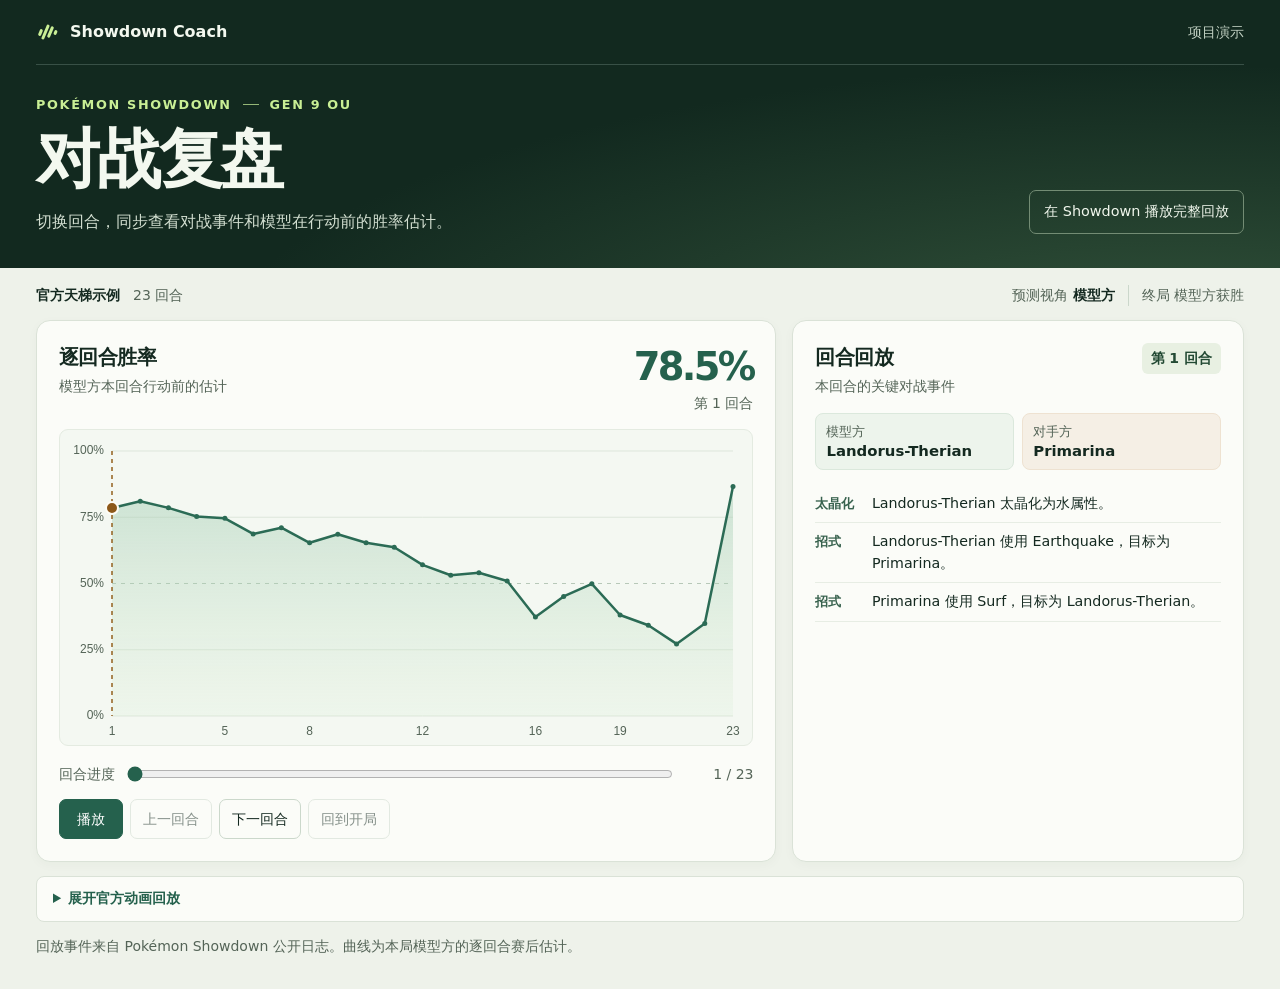
==== index.html @ 3cbdb75a "Publish single-battle Showdown replay demo" ====
<!doctype html>
<html lang="zh-CN">
<head>
  <meta charset="utf-8">
  <meta name="viewport" content="width=device-width, initial-scale=1">
  <meta name="description" content="通过一场 Pokémon Showdown Gen 9 OU 示例对局，逐回合查看对战事件与模型胜率估计。">
  <meta name="theme-color" content="#12291f">
  <title>对战复盘 · Showdown Coach</title>
  <link rel="stylesheet" href="style.css">
  <script src="battle-data.js" defer></script>
  <script src="app.js" defer></script>
</head>
<body>
  <header class="mast">
    <div class="frame">
      <div class="brand">
        <span class="brand-mark" aria-hidden="true"><i></i><i></i><i></i><i></i></span>
        <span>Showdown Coach</span>
        <span class="brand-tag">项目演示</span>
      </div>
      <div class="intro">
        <div>
          <p class="kicker">POKÉMON SHOWDOWN <span></span> GEN 9 OU</p>
          <h1>对战复盘</h1>
          <p class="intro-copy">切换回合，同步查看对战事件和模型在行动前的胜率估计。</p>
        </div>
        <a class="official" id="official" target="_blank" rel="noopener noreferrer" hidden>
          在 Showdown 播放完整回放
        </a>
      </div>
    </div>
  </header>

  <main class="frame">
    <p id="notice" class="notice" role="status">正在载入示例对局…</p>
    <noscript><p class="notice">请启用 JavaScript 以浏览对战回放与曲线。</p></noscript>
    <div id="workspace" hidden>
      <div class="overview">
        <div class="match-info">
          <strong id="sample-label"></strong>
          <span id="total"></span>
        </div>
        <div class="match-info secondary">
          <span>预测视角 <strong>模型方</strong></span>
          <span id="result"></span>
        </div>
      </div>

      <div class="panels">
        <section class="panel chart-panel" aria-labelledby="chart-title">
          <div class="panel-head">
            <div>
              <h2 id="chart-title">逐回合胜率</h2>
              <p>模型方本回合行动前的估计</p>
            </div>
            <div class="probability">
              <strong id="probability">—</strong>
              <span id="probability-turn"></span>
            </div>
          </div>
          <div class="plot">
            <canvas id="curve" role="img" aria-label="逐回合胜率曲线。使用下方的回合滑块选择数据点。"></canvas>
          </div>
          <div class="timeline">
            <label for="turn-slider">回合进度</label>
            <input id="turn-slider" type="range" min="1" max="1" value="1">
            <output id="turn-counter" for="turn-slider">—</output>
          </div>
          <div class="controls" role="group" aria-label="回放控制">
            <button id="play" type="button" aria-pressed="false">播放</button>
            <button id="previous" type="button">上一回合</button>
            <button id="next" type="button">下一回合</button>
            <button id="reset" type="button">回到开局</button>
          </div>
        </section>

        <section class="panel replay-panel" aria-labelledby="replay-title">
          <div class="panel-head">
            <div>
              <h2 id="replay-title">回合回放</h2>
              <p>本回合的关键对战事件</p>
            </div>
            <span class="turn-tag" id="replay-turn"></span>
          </div>
          <div class="matchup" id="matchup" aria-label="回合开始时的双方场上宝可梦"></div>
          <ol class="events" id="events" aria-label="对战事件"></ol>
        </section>
      </div>
      <details class="animation" id="animation" hidden>
        <summary>展开官方动画回放</summary>
        <div id="animation-content"></div>
      </details>
      <p class="note" id="source-note"></p>
      <p class="sr-only" id="selected-status" aria-live="polite" aria-atomic="true"></p>
    </div>
  </main>
</body>
</html>
---- style.css ----
:root {
  color-scheme: light;
  --page: #eef2ea;
  --surface: #fbfcf8;
  --ink: #142920;
  --muted: #546457;
  --border: #dae2d7;
  --accent: #25614d;
  font-family: "Segoe UI", "PingFang SC", "Microsoft YaHei", system-ui, sans-serif;
  line-height: 1.5;
}

*, *::before, *::after { box-sizing: border-box; }
body { margin: 0; color: var(--ink); background: var(--page); }
[hidden] { display: none !important; }
.frame { width: min(1220px, calc(100% - 72px)); margin-inline: auto; }
.mast {
  background: radial-gradient(ellipse at 92% 135%, #34553c 0, transparent 58%), #12291f;
  color: #f3f8ef;
}
.brand { display: flex; align-items: center; gap: 10px; padding: 20px 0; border-bottom: 1px solid #385046; font-weight: 700; }
.brand-mark { width: 24px; height: 24px; display: inline-flex; justify-content: center; align-items: center; gap: 2px; }
.brand-mark i { width: 3px; height: 7px; background: #c9ef95; border-radius: 2px; transform: rotate(23deg); }
.brand-mark i:nth-child(2) { height: 16px; }
.brand-mark i:nth-child(3) { height: 12px; }
.brand-mark i:nth-child(4) { height: 5px; }
.brand-tag { margin-left: auto; font-size: .875rem; font-weight: 500; color: #c2d1c3; }
.intro { display: flex; align-items: end; justify-content: space-between; gap: 24px; padding: 30px 0 34px; }
.kicker { display: flex; align-items: center; gap: 11px; color: #c9ef95; font-size: .8rem; font-weight: 750; letter-spacing: .13em; margin: 0 0 10px; }
.kicker span { height: 1px; width: 16px; background: #95b777; }
h1, h2, p { margin: 0; }
h1 { font-size: clamp(2.25rem, 5.5vw, 4rem); line-height: 1.12; letter-spacing: -.04em; }
.intro-copy { margin-top: 14px; color: #d2ded0; font-size: 1rem; }
.official { text-decoration: none; color: #f1f7ed; border: 1px solid #738c74; padding: 10px 14px; border-radius: 7px; white-space: nowrap; font-size: .9rem; }
.official:hover { background: #315245; }

main.frame { padding-bottom: 32px; }
.notice { padding: 25px 0; }
.overview { display: flex; align-items: center; justify-content: space-between; gap: 14px; padding: 17px 0 14px; font-size: .875rem; color: var(--muted); }
.match-info { display: flex; align-items: center; gap: 13px; flex-wrap: wrap; }
.match-info strong { color: var(--ink); }
.match-info span + span { border-left: 1px solid #cbd7cb; padding-left: 13px; }
.panels { display: grid; grid-template-columns: minmax(0, 1.64fr) minmax(0, 1fr); gap: 16px; align-items: stretch; }
.panel { background: var(--surface); border: 1px solid var(--border); border-radius: 14px; min-width: 0; padding: 22px; box-shadow: 0 3px 11px #19372308; }
.panel-head { display: flex; align-items: start; justify-content: space-between; gap: 8px 16px; }
.panel-head h2 { font-size: 1.24rem; letter-spacing: -.03em; }
.panel-head p { font-size: .875rem; color: var(--muted); margin-top: 3px; }
.probability { text-align: right; min-width: 88px; line-height: 1.25; }
.probability strong { font-size: clamp(1.7rem, 3vw, 2.65rem); letter-spacing: -.07em; font-variant-numeric: tabular-nums; color: var(--accent); }
.probability span { display: block; color: var(--muted); font-size: .875rem; margin-top: 4px; }
.plot { margin-top: 17px; border: 1px solid #e4ebe1; background: #f4f8f2; border-radius: 9px; overflow: hidden; }
#curve { display: block; width: 100%; height: clamp(212px, 29vw, 315px); cursor: crosshair; }
.timeline { display: grid; grid-template-columns: auto minmax(0, 1fr) auto; align-items: center; gap: 12px; padding: 16px 0 13px; color: var(--muted); font-size: .875rem; }
.timeline input { width: 100%; margin: 0; accent-color: var(--accent); min-height: 24px; cursor: pointer; }
.timeline output { min-width: 4.9em; text-align: right; font-variant-numeric: tabular-nums; }
.controls { display: flex; flex-wrap: wrap; gap: 7px; }
button { font: inherit; font-size: .875rem; min-height: 40px; color: var(--ink); background: var(--surface); border: 1px solid #cbd8cb; border-radius: 7px; padding: 6px 12px; cursor: pointer; }
button:hover:not(:disabled) { background: #e8f1e7; }
button:disabled { opacity: .5; cursor: default; }
button#play { color: #fff; background: var(--accent); border-color: var(--accent); min-width: 64px; }
button#play:hover { background: #1c513e; }
:focus-visible { outline: 3px solid #a5631b; outline-offset: 3px; }
.turn-tag { background: #e8f0e2; color: #224933; font-size: .875rem; font-weight: 650; white-space: nowrap; border-radius: 6px; padding: 5px 9px; }
.matchup { display: grid; grid-template-columns: 1fr 1fr; gap: 8px; margin-top: 16px; }
.side { background: #edf4ec; border: 1px solid #dbe8dc; border-radius: 8px; padding: 8px 10px; min-width: 0; overflow-wrap: anywhere; }
.side.opponent { background: #f5efe5; border-color: #eee2d1; }
.side span { display: block; color: var(--muted); font-size: .8rem; }
.side strong { display: block; margin-top: 1px; font-size: .93rem; line-height: 1.3; }
.events { list-style: none; padding: 0; margin: 15px 0 0; max-height: 330px; overflow-y: auto; scrollbar-width: thin; }
.event { display: grid; grid-template-columns: 3.4em minmax(0, 1fr); align-items: baseline; gap: 8px; padding: 8px 4px 8px 0; border-bottom: 1px solid #e7ede4; font-size: .89rem; overflow-wrap: anywhere; }
.event-kind { color: #38624e; font-size: .81rem; font-weight: 700; }
.empty-event { margin-top: 12px; color: var(--muted); }
.animation { margin-top: 14px; padding: 11px 16px; background: var(--surface); border: 1px solid var(--border); border-radius: 8px; }
.animation summary { width: fit-content; cursor: pointer; color: var(--accent); font-size: .9rem; font-weight: 650; }
.animation iframe { display: block; border: 1px solid var(--border); border-radius: 8px; width: 100%; height: min(690px, 73vh); min-height: 360px; margin-top: 12px; background: white; }
.note { color: var(--muted); font-size: .875rem; margin-top: 14px; }
.sr-only { position: absolute; width: 1px; height: 1px; padding: 0; margin: -1px; overflow: hidden; clip: rect(0, 0, 0, 0); white-space: nowrap; border: 0; }

@media (max-width: 900px) {
  .frame { width: calc(100% - 42px); }
  .panel { padding: 17px; }
}
@media (max-width: 710px) {
  .frame { width: calc(100% - 28px); }
  .intro { flex-direction: column; align-items: start; gap: 16px; padding: 24px 0; }
  .brand { padding: 15px 0; }
  .overview { align-items: flex-start; flex-direction: column; gap: 5px; }
  .panels { grid-template-columns: minmax(0, 1fr); }
  .events { max-height: none; }
}
@media (max-width: 380px) {
  .panel { padding: 13px; }
  .controls button { padding-inline: 8px; }
  .timeline { gap: 8px; }
}
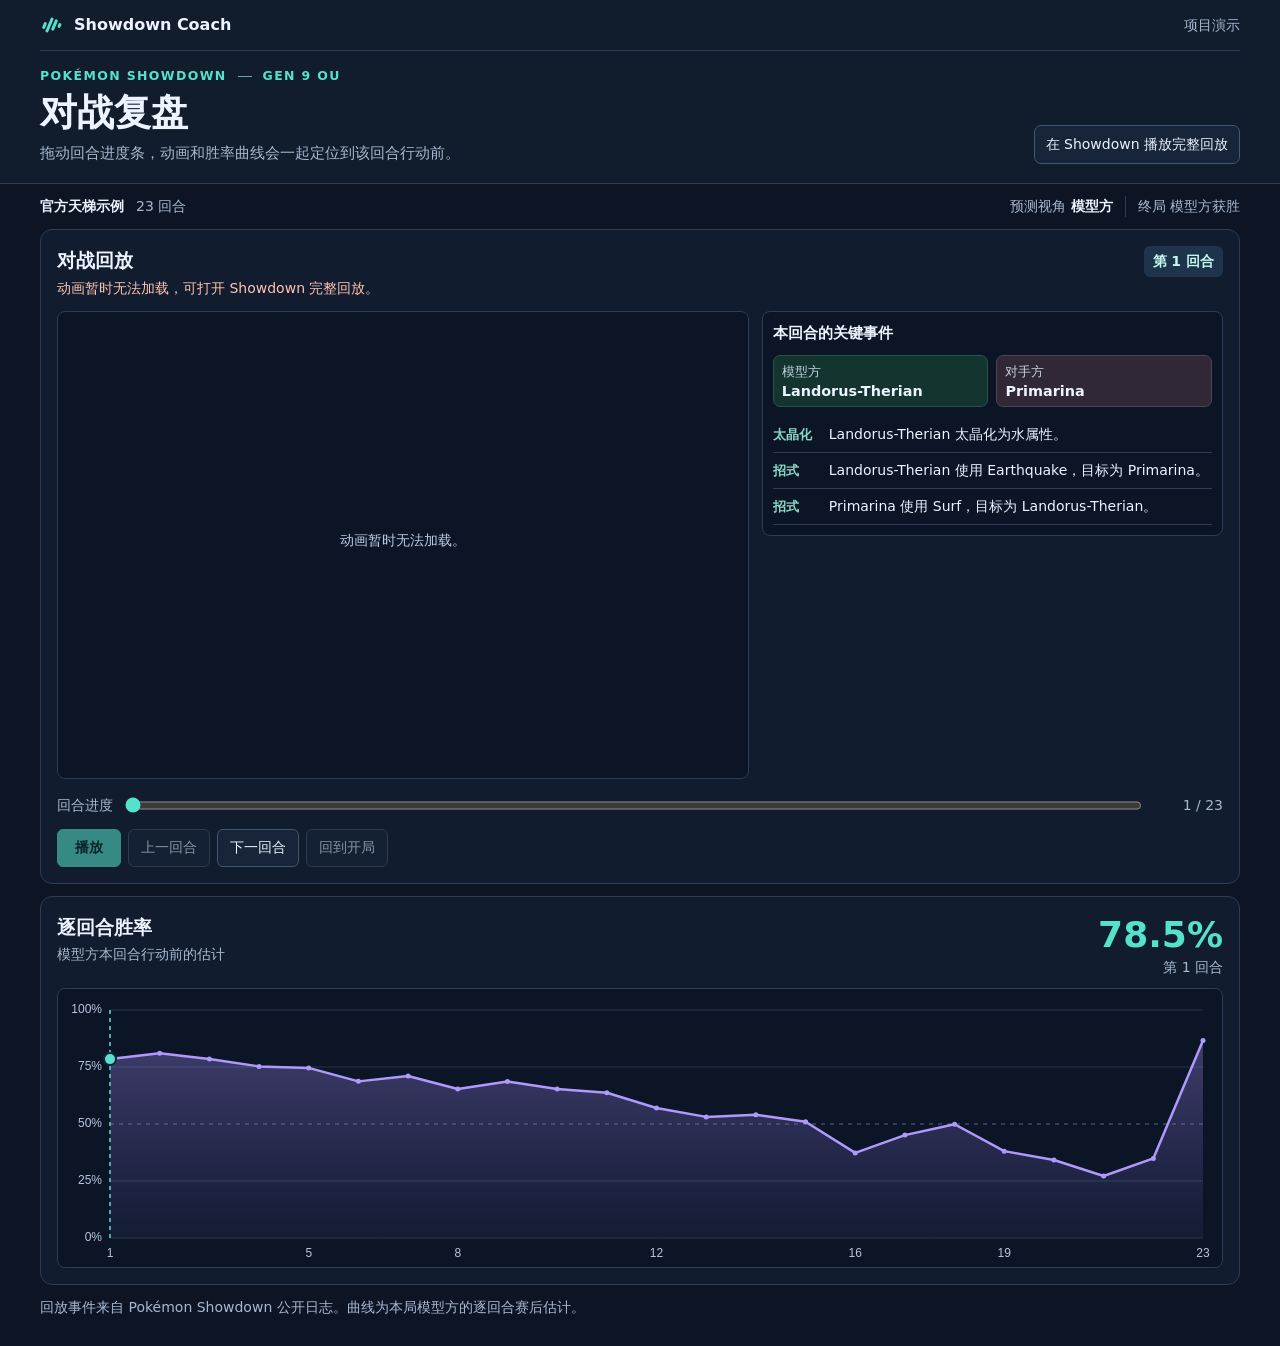
==== commit 4d3445dd: "Synchronize embedded replay with turn controls" ====
--- a/index.html
+++ b/index.html
@@ -4,11 +4,11 @@
   <meta charset="utf-8">
   <meta name="viewport" content="width=device-width, initial-scale=1">
   <meta name="description" content="通过一场 Pokémon Showdown Gen 9 OU 示例对局，逐回合查看对战事件与模型胜率估计。">
-  <meta name="theme-color" content="#12291f">
+  <meta name="theme-color" content="#0d1423">
   <title>对战复盘 · Showdown Coach</title>
-  <link rel="stylesheet" href="style.css">
+  <link rel="stylesheet" href="style.css?v=2">
   <script src="battle-data.js" defer></script>
-  <script src="app.js" defer></script>
+  <script src="app.js?v=2" defer></script>
 </head>
 <body>
   <header class="mast">
@@ -22,7 +22,7 @@
         <div>
           <p class="kicker">POKÉMON SHOWDOWN <span></span> GEN 9 OU</p>
           <h1>对战复盘</h1>
-          <p class="intro-copy">切换回合，同步查看对战事件和模型在行动前的胜率估计。</p>
+          <p class="intro-copy">拖动回合进度条，动画和胜率曲线会一起定位到该回合行动前。</p>
         </div>
         <a class="official" id="official" target="_blank" rel="noopener noreferrer" hidden>
           在 Showdown 播放完整回放
@@ -47,6 +47,36 @@
       </div>
 
       <div class="panels">
+        <section class="panel replay-panel" aria-labelledby="replay-title">
+          <div class="panel-head">
+            <div>
+              <h2 id="replay-title">对战回放</h2>
+              <p id="animation-status" role="status">正在载入动画播放器…</p>
+            </div>
+            <span class="turn-tag" id="replay-turn"></span>
+          </div>
+          <div class="replay-grid">
+            <div class="animation">
+              <iframe id="animation" title="Pokémon Showdown 对战动画" sandbox="allow-scripts" referrerpolicy="no-referrer"></iframe>
+            </div>
+            <div class="event-panel">
+              <h3>本回合的关键事件</h3>
+              <div class="matchup" id="matchup" aria-label="回合开始时的双方场上宝可梦"></div>
+              <ol class="events" id="events" aria-label="对战事件"></ol>
+            </div>
+          </div>
+          <div class="timeline">
+            <label for="turn-slider">回合进度</label>
+            <input id="turn-slider" type="range" min="1" max="1" value="1">
+            <output id="turn-counter" for="turn-slider">—</output>
+          </div>
+          <div class="controls" role="group" aria-label="回放控制">
+            <button id="play" type="button" aria-pressed="false" disabled>播放</button>
+            <button id="previous" type="button">上一回合</button>
+            <button id="next" type="button">下一回合</button>
+            <button id="reset" type="button">回到开局</button>
+          </div>
+        </section>
         <section class="panel chart-panel" aria-labelledby="chart-title">
           <div class="panel-head">
             <div>
@@ -59,37 +89,10 @@
             </div>
           </div>
           <div class="plot">
-            <canvas id="curve" role="img" aria-label="逐回合胜率曲线。使用下方的回合滑块选择数据点。"></canvas>
-          </div>
-          <div class="timeline">
-            <label for="turn-slider">回合进度</label>
-            <input id="turn-slider" type="range" min="1" max="1" value="1">
-            <output id="turn-counter" for="turn-slider">—</output>
-          </div>
-          <div class="controls" role="group" aria-label="回放控制">
-            <button id="play" type="button" aria-pressed="false">播放</button>
-            <button id="previous" type="button">上一回合</button>
-            <button id="next" type="button">下一回合</button>
-            <button id="reset" type="button">回到开局</button>
+            <canvas id="curve" role="img" aria-label="逐回合胜率曲线。使用回合进度条选择数据点。"></canvas>
           </div>
         </section>
-
-        <section class="panel replay-panel" aria-labelledby="replay-title">
-          <div class="panel-head">
-            <div>
-              <h2 id="replay-title">回合回放</h2>
-              <p>本回合的关键对战事件</p>
-            </div>
-            <span class="turn-tag" id="replay-turn"></span>
-          </div>
-          <div class="matchup" id="matchup" aria-label="回合开始时的双方场上宝可梦"></div>
-          <ol class="events" id="events" aria-label="对战事件"></ol>
-        </section>
       </div>
-      <details class="animation" id="animation" hidden>
-        <summary>展开官方动画回放</summary>
-        <div id="animation-content"></div>
-      </details>
       <p class="note" id="source-note"></p>
       <p class="sr-only" id="selected-status" aria-live="polite" aria-atomic="true"></p>
     </div>
--- a/style.css
+++ b/style.css
@@ -1,11 +1,13 @@
 :root {
-  color-scheme: light;
-  --page: #eef2ea;
-  --surface: #fbfcf8;
-  --ink: #142920;
-  --muted: #546457;
-  --border: #dae2d7;
-  --accent: #25614d;
+  color-scheme: dark;
+  --page: #0d1423;
+  --surface: #111c2e;
+  --inset: #0b1525;
+  --raised: #17243a;
+  --ink: #edf3ff;
+  --muted: #a7b9d1;
+  --border: #2b3d57;
+  --accent: #55e2cc;
   font-family: "Segoe UI", "PingFang SC", "Microsoft YaHei", system-ui, sans-serif;
   line-height: 1.5;
 }
@@ -13,83 +15,89 @@
 *, *::before, *::after { box-sizing: border-box; }
 body { margin: 0; color: var(--ink); background: var(--page); }
 [hidden] { display: none !important; }
-.frame { width: min(1220px, calc(100% - 72px)); margin-inline: auto; }
-.mast {
-  background: radial-gradient(ellipse at 92% 135%, #34553c 0, transparent 58%), #12291f;
-  color: #f3f8ef;
-}
-.brand { display: flex; align-items: center; gap: 10px; padding: 20px 0; border-bottom: 1px solid #385046; font-weight: 700; }
+.frame { width: min(1200px, calc(100% - 64px)); margin-inline: auto; }
+.mast { background: #111c2d; border-bottom: 1px solid var(--border); }
+.brand { display: flex; align-items: center; gap: 10px; padding: 13px 0; border-bottom: 1px solid var(--border); font-weight: 700; }
 .brand-mark { width: 24px; height: 24px; display: inline-flex; justify-content: center; align-items: center; gap: 2px; }
-.brand-mark i { width: 3px; height: 7px; background: #c9ef95; border-radius: 2px; transform: rotate(23deg); }
+.brand-mark i { width: 3px; height: 7px; background: var(--accent); border-radius: 2px; transform: rotate(23deg); }
 .brand-mark i:nth-child(2) { height: 16px; }
 .brand-mark i:nth-child(3) { height: 12px; }
 .brand-mark i:nth-child(4) { height: 5px; }
-.brand-tag { margin-left: auto; font-size: .875rem; font-weight: 500; color: #c2d1c3; }
-.intro { display: flex; align-items: end; justify-content: space-between; gap: 24px; padding: 30px 0 34px; }
-.kicker { display: flex; align-items: center; gap: 11px; color: #c9ef95; font-size: .8rem; font-weight: 750; letter-spacing: .13em; margin: 0 0 10px; }
-.kicker span { height: 1px; width: 16px; background: #95b777; }
-h1, h2, p { margin: 0; }
-h1 { font-size: clamp(2.25rem, 5.5vw, 4rem); line-height: 1.12; letter-spacing: -.04em; }
-.intro-copy { margin-top: 14px; color: #d2ded0; font-size: 1rem; }
-.official { text-decoration: none; color: #f1f7ed; border: 1px solid #738c74; padding: 10px 14px; border-radius: 7px; white-space: nowrap; font-size: .9rem; }
-.official:hover { background: #315245; }
+.brand-tag { margin-left: auto; font-size: .875rem; font-weight: 500; color: var(--muted); }
+.intro { display: flex; align-items: end; justify-content: space-between; gap: 24px; padding: 16px 0 19px; }
+.kicker { display: flex; align-items: center; gap: 11px; color: var(--accent); font-size: .78rem; font-weight: 750; letter-spacing: .11em; margin: 0 0 5px; }
+.kicker span { height: 1px; width: 14px; background: #5aabac; }
+h1, h2, h3, p { margin: 0; }
+h1 { font-size: clamp(1.7rem, 3.6vw, 2.3rem); line-height: 1.2; }
+.intro-copy { margin-top: 7px; color: var(--muted); font-size: .94rem; }
+.official { text-decoration: none; color: var(--ink); background: var(--raised); border: 1px solid #425774; padding: 8px 11px; border-radius: 7px; white-space: nowrap; font-size: .875rem; }
+.official:hover { background: #213653; }
 
-main.frame { padding-bottom: 32px; }
-.notice { padding: 25px 0; }
-.overview { display: flex; align-items: center; justify-content: space-between; gap: 14px; padding: 17px 0 14px; font-size: .875rem; color: var(--muted); }
-.match-info { display: flex; align-items: center; gap: 13px; flex-wrap: wrap; }
+main.frame { padding-bottom: 28px; }
+.notice { padding: 22px 0; }
+.overview { display: flex; align-items: center; justify-content: space-between; gap: 12px; padding: 12px 0; font-size: .875rem; color: var(--muted); }
+.match-info { display: flex; align-items: center; gap: 12px; flex-wrap: wrap; }
 .match-info strong { color: var(--ink); }
-.match-info span + span { border-left: 1px solid #cbd7cb; padding-left: 13px; }
-.panels { display: grid; grid-template-columns: minmax(0, 1.64fr) minmax(0, 1fr); gap: 16px; align-items: stretch; }
-.panel { background: var(--surface); border: 1px solid var(--border); border-radius: 14px; min-width: 0; padding: 22px; box-shadow: 0 3px 11px #19372308; }
+.match-info span + span { border-left: 1px solid var(--border); padding-left: 12px; }
+.panels { display: grid; gap: 12px; }
+.panel { background: var(--surface); border: 1px solid var(--border); border-radius: 12px; min-width: 0; padding: 16px; }
 .panel-head { display: flex; align-items: start; justify-content: space-between; gap: 8px 16px; }
-.panel-head h2 { font-size: 1.24rem; letter-spacing: -.03em; }
+.panel-head h2 { font-size: 1.18rem; }
 .panel-head p { font-size: .875rem; color: var(--muted); margin-top: 3px; }
-.probability { text-align: right; min-width: 88px; line-height: 1.25; }
-.probability strong { font-size: clamp(1.7rem, 3vw, 2.65rem); letter-spacing: -.07em; font-variant-numeric: tabular-nums; color: var(--accent); }
-.probability span { display: block; color: var(--muted); font-size: .875rem; margin-top: 4px; }
-.plot { margin-top: 17px; border: 1px solid #e4ebe1; background: #f4f8f2; border-radius: 9px; overflow: hidden; }
-#curve { display: block; width: 100%; height: clamp(212px, 29vw, 315px); cursor: crosshair; }
-.timeline { display: grid; grid-template-columns: auto minmax(0, 1fr) auto; align-items: center; gap: 12px; padding: 16px 0 13px; color: var(--muted); font-size: .875rem; }
-.timeline input { width: 100%; margin: 0; accent-color: var(--accent); min-height: 24px; cursor: pointer; }
+#animation-status[data-state="ready"] { color: #75dfbd; }
+#animation-status[data-state="error"] { color: #fec4b1; }
+.probability { text-align: right; min-width: 86px; line-height: 1.2; }
+.probability strong { font-size: clamp(1.65rem, 3vw, 2.25rem); font-variant-numeric: tabular-nums; color: var(--accent); }
+.probability span { display: block; color: var(--muted); font-size: .875rem; margin-top: 3px; }
+.plot { margin-top: 12px; border: 1px solid var(--border); background: var(--inset); border-radius: 8px; overflow: hidden; }
+#curve { display: block; width: 100%; height: clamp(205px, 26vw, 278px); cursor: crosshair; }
+.timeline { display: grid; grid-template-columns: auto minmax(0, 1fr) auto; align-items: center; gap: 12px; padding: 13px 0 10px; color: var(--muted); font-size: .875rem; }
+.timeline input { width: 100%; margin: 0; accent-color: var(--accent); min-height: 27px; cursor: pointer; }
 .timeline output { min-width: 4.9em; text-align: right; font-variant-numeric: tabular-nums; }
 .controls { display: flex; flex-wrap: wrap; gap: 7px; }
-button { font: inherit; font-size: .875rem; min-height: 40px; color: var(--ink); background: var(--surface); border: 1px solid #cbd8cb; border-radius: 7px; padding: 6px 12px; cursor: pointer; }
-button:hover:not(:disabled) { background: #e8f1e7; }
-button:disabled { opacity: .5; cursor: default; }
-button#play { color: #fff; background: var(--accent); border-color: var(--accent); min-width: 64px; }
-button#play:hover { background: #1c513e; }
-:focus-visible { outline: 3px solid #a5631b; outline-offset: 3px; }
-.turn-tag { background: #e8f0e2; color: #224933; font-size: .875rem; font-weight: 650; white-space: nowrap; border-radius: 6px; padding: 5px 9px; }
-.matchup { display: grid; grid-template-columns: 1fr 1fr; gap: 8px; margin-top: 16px; }
-.side { background: #edf4ec; border: 1px solid #dbe8dc; border-radius: 8px; padding: 8px 10px; min-width: 0; overflow-wrap: anywhere; }
-.side.opponent { background: #f5efe5; border-color: #eee2d1; }
-.side span { display: block; color: var(--muted); font-size: .8rem; }
-.side strong { display: block; margin-top: 1px; font-size: .93rem; line-height: 1.3; }
-.events { list-style: none; padding: 0; margin: 15px 0 0; max-height: 330px; overflow-y: auto; scrollbar-width: thin; }
-.event { display: grid; grid-template-columns: 3.4em minmax(0, 1fr); align-items: baseline; gap: 8px; padding: 8px 4px 8px 0; border-bottom: 1px solid #e7ede4; font-size: .89rem; overflow-wrap: anywhere; }
-.event-kind { color: #38624e; font-size: .81rem; font-weight: 700; }
-.empty-event { margin-top: 12px; color: var(--muted); }
-.animation { margin-top: 14px; padding: 11px 16px; background: var(--surface); border: 1px solid var(--border); border-radius: 8px; }
-.animation summary { width: fit-content; cursor: pointer; color: var(--accent); font-size: .9rem; font-weight: 650; }
-.animation iframe { display: block; border: 1px solid var(--border); border-radius: 8px; width: 100%; height: min(690px, 73vh); min-height: 360px; margin-top: 12px; background: white; }
-.note { color: var(--muted); font-size: .875rem; margin-top: 14px; }
+button { font: inherit; font-size: .875rem; min-height: 38px; color: var(--ink); background: var(--raised); border: 1px solid #415671; border-radius: 6px; padding: 6px 12px; cursor: pointer; }
+button:hover:not(:disabled) { background: #223653; }
+button:disabled { opacity: .55; cursor: default; }
+button#play { color: #062b28; background: var(--accent); border-color: var(--accent); font-weight: 650; min-width: 64px; }
+button#play:hover:not(:disabled) { background: #83eddd; }
+:focus-visible { outline: 3px solid #fcd892; outline-offset: 3px; }
+.turn-tag { background: #1d344b; color: #c5f9f0; font-size: .875rem; font-weight: 650; white-space: nowrap; border-radius: 6px; padding: 5px 9px; }
+.replay-grid { display: grid; grid-template-columns: minmax(0, 1.5fr) minmax(0, 1fr); align-items: start; gap: 13px; margin-top: 12px; }
+.animation { display: grid; place-items: center; overflow: hidden; border: 1px solid var(--border); background: var(--inset); border-radius: 8px; }
+.animation iframe { display: block; border: 0; width: min(100%, 640px); aspect-ratio: 640 / 466; }
+.event-panel { min-width: 0; background: var(--inset); border: 1px solid var(--border); border-radius: 8px; padding: 10px; }
+.event-panel h3 { font-size: .95rem; }
+.matchup { display: grid; grid-template-columns: 1fr 1fr; gap: 8px; margin-top: 10px; }
+.side { background: #14342f; border: 1px solid #275349; border-radius: 7px; padding: 6px 8px; min-width: 0; overflow-wrap: anywhere; }
+.side.opponent { background: #302837; border-color: #50415a; }
+.side span { display: block; color: #c0d1dc; font-size: .8rem; }
+.side strong { display: block; margin-top: 1px; font-size: .9rem; line-height: 1.3; }
+.events { list-style: none; padding: 0; margin: 10px 0 0; max-height: 250px; overflow-y: auto; scrollbar-width: thin; }
+.event { display: grid; grid-template-columns: 3.5em minmax(0, 1fr); align-items: baseline; gap: 7px; padding: 7px 3px 7px 0; border-bottom: 1px solid var(--border); font-size: .875rem; overflow-wrap: anywhere; }
+.event-kind { color: #89d8c8; font-size: .81rem; font-weight: 700; }
+.empty-event { margin-top: 10px; color: var(--muted); }
+.note { color: var(--muted); font-size: .875rem; margin-top: 12px; }
 .sr-only { position: absolute; width: 1px; height: 1px; padding: 0; margin: -1px; overflow: hidden; clip: rect(0, 0, 0, 0); white-space: nowrap; border: 0; }
 
 @media (max-width: 900px) {
-  .frame { width: calc(100% - 42px); }
-  .panel { padding: 17px; }
+  .frame { width: calc(100% - 38px); }
+  .panel { padding: 13px; }
 }
-@media (max-width: 710px) {
-  .frame { width: calc(100% - 28px); }
-  .intro { flex-direction: column; align-items: start; gap: 16px; padding: 24px 0; }
-  .brand { padding: 15px 0; }
-  .overview { align-items: flex-start; flex-direction: column; gap: 5px; }
-  .panels { grid-template-columns: minmax(0, 1fr); }
-  .events { max-height: none; }
+@media (max-width: 730px) {
+  .frame { width: calc(100% - 24px); }
+  .intro { flex-direction: column; align-items: flex-start; gap: 10px; }
+  .overview { align-items: flex-start; flex-direction: column; gap: 4px; }
+  .replay-grid { grid-template-columns: minmax(0, 1fr); gap: 8px; }
+  .replay-panel { display: grid; }
+  .replay-grid { display: contents; }
+  .animation { order: 1; margin-top: 10px; }
+  .timeline { order: 2; }
+  .controls { order: 3; }
+  .event-panel { order: 4; margin-top: 10px; }
+  .events { max-height: 165px; }
 }
 @media (max-width: 380px) {
-  .panel { padding: 13px; }
-  .controls button { padding-inline: 8px; }
+  .panel { padding: 10px; }
+  .controls button { padding-inline: 7px; }
   .timeline { gap: 8px; }
 }
